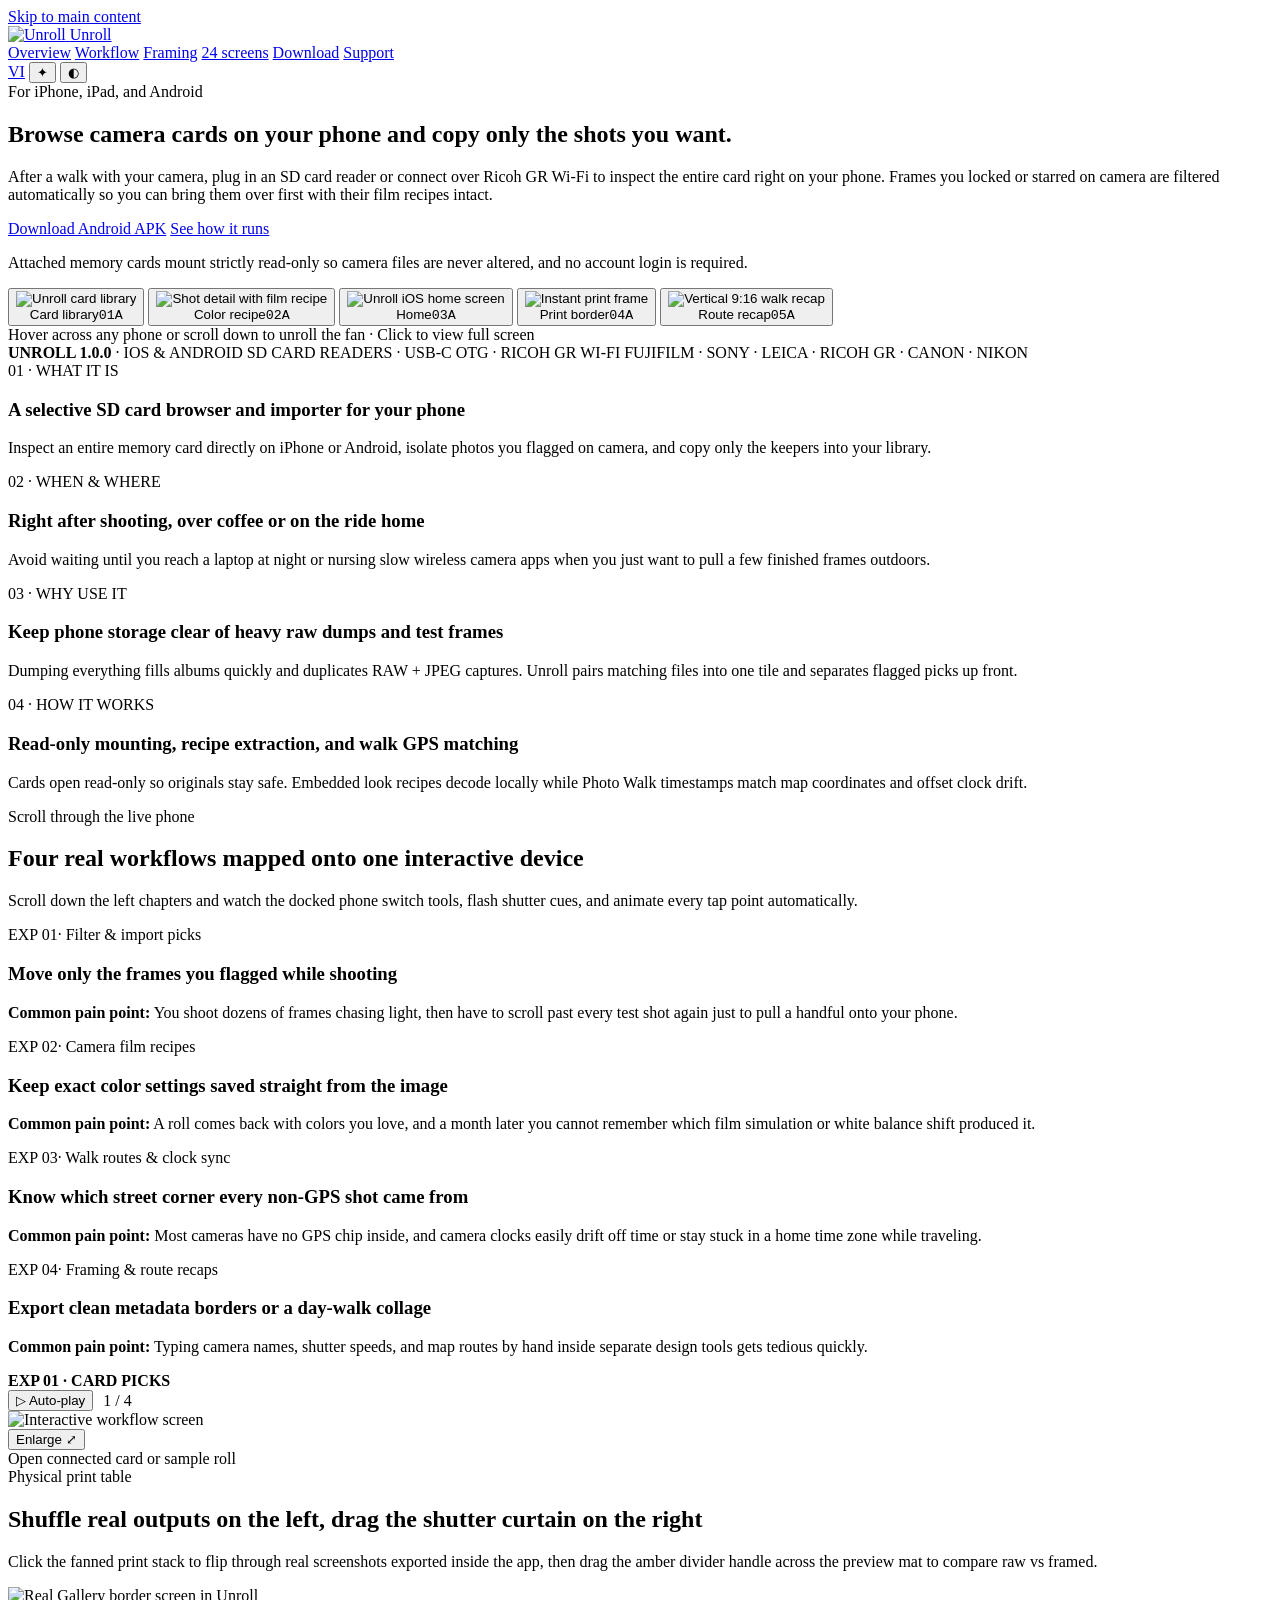
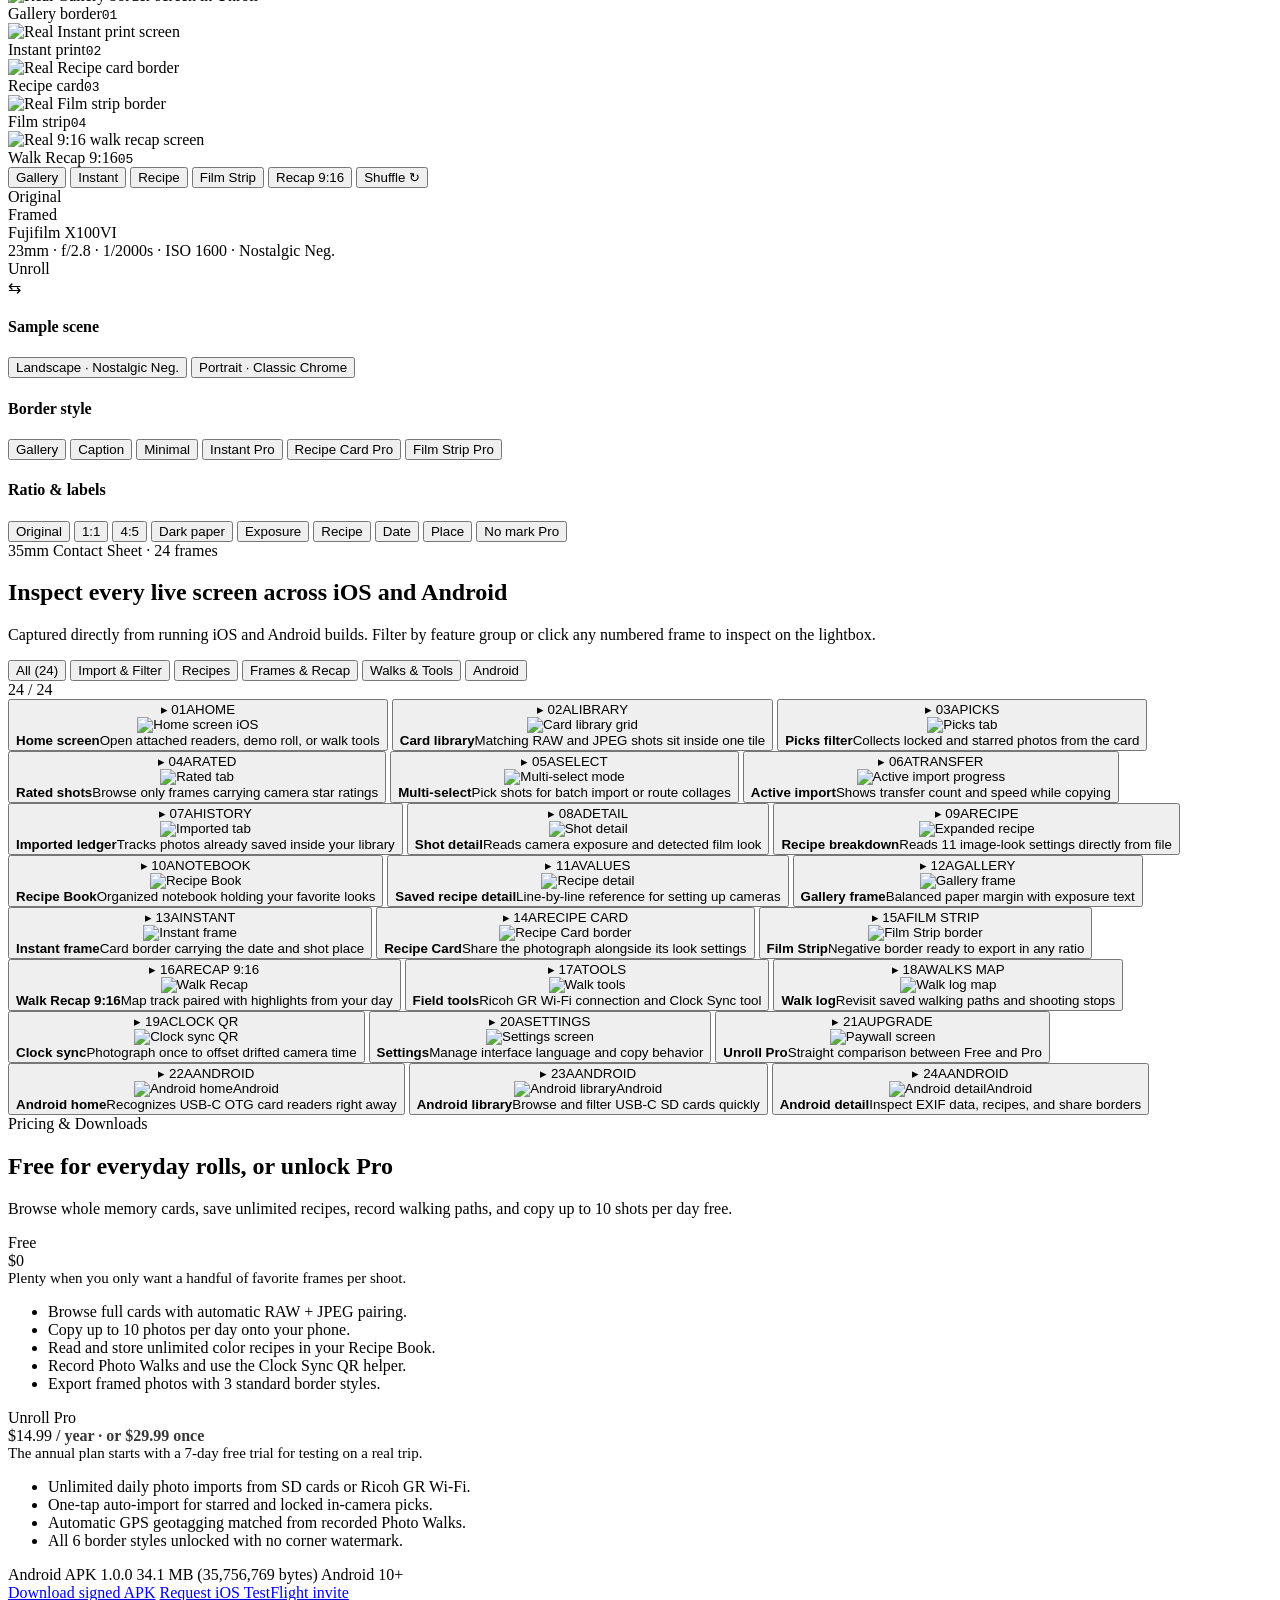
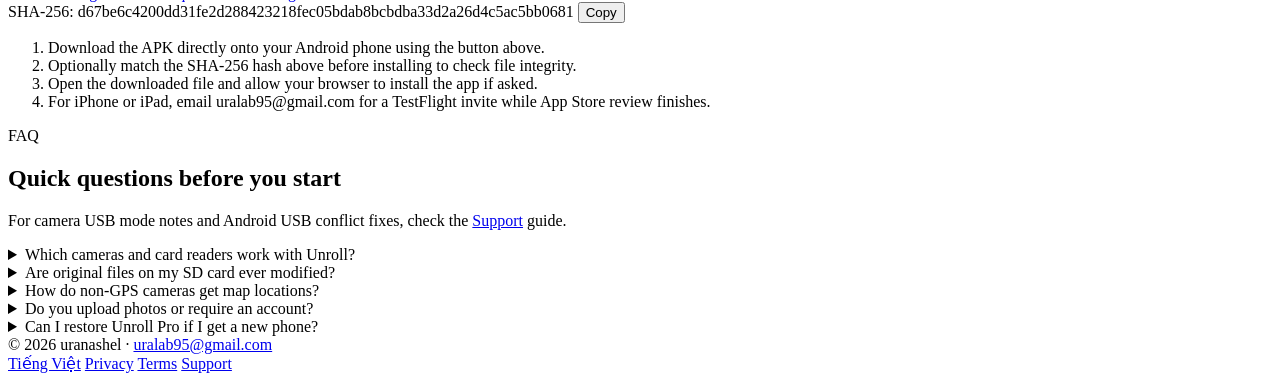
==== site/en/index.html @ aab26557 "Add Unroll landing site and VPS deploy script Static VI/EN landing at unroll.uranashel.com with lega" ====
<!doctype html>
<html lang="en">
<head>
  <meta charset="utf-8">
  <meta name="viewport" content="width=device-width, initial-scale=1, viewport-fit=cover">
  <title>Unroll - Browse camera cards on your phone and copy only the shots you want</title>
  <meta name="description" content="Plug in an SD reader or join Ricoh GR Wi-Fi to inspect your camera roll on your phone, filter marked picks, read film recipes, geotag from walks, and frame shots for sharing.">
  <meta property="og:title" content="Unroll - Browse camera cards on your phone">
  <meta property="og:description" content="Copy only marked camera picks onto your phone, keep original recipes, geotag walks, and export clean borders.">
  <meta property="og:type" content="website">
  <meta property="og:url" content="https://unroll.uranashel.com/en/">
  <meta property="og:image" content="https://unroll.uranashel.com/assets/og.png">
  <meta name="theme-color" content="#0b0b0a">
  <link rel="canonical" href="https://unroll.uranashel.com/en/">
  <link rel="alternate" hreflang="vi" href="https://unroll.uranashel.com/">
  <link rel="alternate" hreflang="en" href="https://unroll.uranashel.com/en/">
  <link rel="alternate" hreflang="x-default" href="https://unroll.uranashel.com/">
  <link rel="icon" href="/assets/favicon.png">
  <link rel="apple-touch-icon" href="/assets/apple-touch-icon.png">
  <link rel="stylesheet" href="/assets/site.css?v=20261116b">
</head>
<body>
  <div class="scroll-progress" aria-hidden="true"></div>
  <a class="skip" href="#main">Skip to main content</a>

  <div class="darkroom-opener">
    <header class="wrap top">
      <a class="brand" href="/en/">
        <img src="/assets/icon.png" alt="Unroll" width="34" height="34">
        <span>Unroll</span>
      </a>
      <div class="top-right">
        <nav class="nav" aria-label="Primary navigation">
          <a href="#overview">Overview</a>
          <a href="#use-cases">Workflow</a>
          <a href="#framing">Framing</a>
          <a href="#screens">24 screens</a>
          <a href="#download">Download</a>
          <a href="/en/support">Support</a>
        </nav>
        <a class="pill-ctrl" href="/" lang="vi" title="Tiếng Việt">VI</a>
        <button class="pill-ctrl" type="button" data-motion-toggle data-on-label="✦" data-off-label="⏸" aria-label="Toggle motion effects" aria-pressed="false">✦</button>
        <button class="pill-ctrl" type="button" data-theme-toggle aria-label="Toggle light or dark theme" aria-pressed="false">◐</button>
      </div>
    </header>

    <section class="wrap dark-hero">
      <div class="status-chip"><span class="status-dot" aria-hidden="true"></span><span>For iPhone, iPad, and Android</span></div>
      <h1>Browse camera cards on your phone and copy only the shots you want.</h1>
      <p class="lede">After a walk with your camera, plug in an SD card reader or connect over Ricoh GR Wi-Fi to inspect the entire card right on your phone. Frames you locked or starred on camera are filtered automatically so you can bring them over first with their film recipes intact.</p>
      <div class="hero-cta">
        <a class="btn btn-primary" href="/download/Unroll-1.0.0-android-preview.apk" download>Download Android APK</a>
        <a class="btn btn-secondary" href="#use-cases">See how it runs</a>
      </div>
      <p class="dark-note">Attached memory cards mount strictly read-only so camera files are never altered, and no account login is required.</p>

      <div class="unroll-stage" id="unroll-stage">
        <div class="unroll-fan">
          <button class="fan-card" type="button" data-slot="-2" data-screen="/assets/screens/ios-library.webp" data-title="Card library" data-caption="Matching RAW and JPEG shots collapse into a single tile so browsing your roll stays uncluttered.">
            <div class="fan-screen"><img src="/assets/screens/ios-library.webp" alt="Unroll card library"></div>
            <div class="fan-foot"><span>Card library</span><code>01A</code></div>
          </button>
          <button class="fan-card" type="button" data-slot="-1" data-screen="/assets/screens/ios-detail.webp" data-title="Film recipe view" data-caption="Open any frame to inspect exposure telemetry alongside its decoded film look recipe.">
            <div class="fan-screen"><img src="/assets/screens/ios-detail.webp" alt="Shot detail with film recipe"></div>
            <div class="fan-foot"><span>Color recipe</span><code>02A</code></div>
          </button>
          <button class="fan-card" type="button" data-slot="0" data-screen="/assets/screens/ios-home.webp" data-title="Home screen" data-caption="Detects attached card readers right away and provides a built-in demo roll to explore immediately.">
            <div class="fan-screen"><img src="/assets/screens/ios-home.webp" alt="Unroll iOS home screen"></div>
            <div class="fan-foot"><span>Home</span><code>03A</code></div>
          </button>
          <button class="fan-card" type="button" data-slot="1" data-screen="/assets/screens/ios-frame-instant.webp" data-title="Print borders" data-caption="Frame photos with camera body, shutter, aperture, date, and shooting spot in seconds.">
            <div class="fan-screen"><img src="/assets/screens/ios-frame-instant.webp" alt="Instant print frame"></div>
            <div class="fan-foot"><span>Print border</span><code>04A</code></div>
          </button>
          <button class="fan-card" type="button" data-slot="2" data-screen="/assets/screens/ios-recap.webp" data-title="Walk recap 9:16" data-caption="Combines selected highlights with your recorded walking map into a vertical shareable layout.">
            <div class="fan-screen"><img src="/assets/screens/ios-recap.webp" alt="Vertical 9:16 walk recap"></div>
            <div class="fan-foot"><span>Route recap</span><code>05A</code></div>
          </button>
        </div>
        <div class="unroll-caption" id="unroll-caption">Hover across any phone or scroll down to unroll the fan · Click to view full screen</div>
      </div>
    </section>

    <div class="rebate-strip">
      <div class="sprockets moving" aria-hidden="true"></div>
      <div class="wrap rebate-row">
        <span><strong>UNROLL 1.0.0</strong> · IOS &amp; ANDROID</span>
        <span>SD CARD READERS · USB-C OTG · RICOH GR WI-FI</span>
        <span>FUJIFILM · SONY · LEICA · RICOH GR · CANON · NIKON</span>
      </div>
      <div class="sprockets moving" aria-hidden="true"></div>
    </div>
  </div>

  <main id="main">
    <section class="spec-ledger" id="overview">
      <div class="wrap spec-grid" data-reveal>
        <div class="spec-cell">
          <span class="spec-num">01 · WHAT IT IS</span>
          <h3>A selective SD card browser and importer for your phone</h3>
          <p>Inspect an entire memory card directly on iPhone or Android, isolate photos you flagged on camera, and copy only the keepers into your library.</p>
        </div>
        <div class="spec-cell">
          <span class="spec-num">02 · WHEN &amp; WHERE</span>
          <h3>Right after shooting, over coffee or on the ride home</h3>
          <p>Avoid waiting until you reach a laptop at night or nursing slow wireless camera apps when you just want to pull a few finished frames outdoors.</p>
        </div>
        <div class="spec-cell">
          <span class="spec-num">03 · WHY USE IT</span>
          <h3>Keep phone storage clear of heavy raw dumps and test frames</h3>
          <p>Dumping everything fills albums quickly and duplicates RAW + JPEG captures. Unroll pairs matching files into one tile and separates flagged picks up front.</p>
        </div>
        <div class="spec-cell">
          <span class="spec-num">04 · HOW IT WORKS</span>
          <h3>Read-only mounting, recipe extraction, and walk GPS matching</h3>
          <p>Cards open read-only so originals stay safe. Embedded look recipes decode locally while Photo Walk timestamps match map coordinates and offset clock drift.</p>
        </div>
      </div>
    </section>

    <section class="wrap sec" id="use-cases">
      <div class="sec-head" data-reveal>
        <span class="caps">Scroll through the live phone</span>
        <h2>Four real workflows mapped onto one interactive device</h2>
        <p>Scroll down the left chapters and watch the docked phone switch tools, flash shutter cues, and animate every tap point automatically.</p>
      </div>

      <div class="scroll-story">
        <div class="story-chapters">
          <article class="story-chapter is-active" data-chapter="0">
            <div class="chap-num"><span>EXP 01</span><span>· Filter &amp; import picks</span></div>
            <h3>Move only the frames you flagged while shooting</h3>
            <p class="chap-pain"><strong>Common pain point:</strong> You shoot dozens of frames chasing light, then have to scroll past every test shot again just to pull a handful onto your phone.</p>
            <div class="chap-steps" data-chap-steps></div>
            <div class="chap-mobile-shots" data-chap-mobile></div>
          </article>

          <article class="story-chapter" data-chapter="1">
            <div class="chap-num"><span>EXP 02</span><span>· Camera film recipes</span></div>
            <h3>Keep exact color settings saved straight from the image</h3>
            <p class="chap-pain"><strong>Common pain point:</strong> A roll comes back with colors you love, and a month later you cannot remember which film simulation or white balance shift produced it.</p>
            <div class="chap-steps" data-chap-steps></div>
            <div class="chap-mobile-shots" data-chap-mobile></div>
          </article>

          <article class="story-chapter" data-chapter="2">
            <div class="chap-num"><span>EXP 03</span><span>· Walk routes &amp; clock sync</span></div>
            <h3>Know which street corner every non-GPS shot came from</h3>
            <p class="chap-pain"><strong>Common pain point:</strong> Most cameras have no GPS chip inside, and camera clocks easily drift off time or stay stuck in a home time zone while traveling.</p>
            <div class="chap-steps" data-chap-steps></div>
            <div class="chap-mobile-shots" data-chap-mobile></div>
          </article>

          <article class="story-chapter" data-chapter="3">
            <div class="chap-num"><span>EXP 04</span><span>· Framing &amp; route recaps</span></div>
            <h3>Export clean metadata borders or a day-walk collage</h3>
            <p class="chap-pain"><strong>Common pain point:</strong> Typing camera names, shutter speeds, and map routes by hand inside separate design tools gets tedious quickly.</p>
            <div class="chap-steps" data-chap-steps></div>
            <div class="chap-mobile-shots" data-chap-mobile></div>
          </article>
        </div>

        <aside class="story-stage-col" aria-label="Interactive sticky app preview">
          <div class="story-console" id="sticky-console" data-play-label="Auto-play" data-stop-label="Pause">
            <div class="console-top">
              <strong id="console-badge">EXP 01 · CARD PICKS</strong>
              <div style="display:flex;align-items:center;gap:10px">
                <button class="console-play" type="button" id="console-play" aria-pressed="false">▷ Auto-play</button>
                <span class="num" id="console-counter">1 / 4</span>
              </div>
            </div>

            <div class="console-stage">
              <div class="loupe-tag t-left" id="callout-left"></div>
              <div class="loupe-tag t-right" id="callout-right"></div>
              <div class="phone-bezel">
                <div class="phone-screen" id="console-frame">
                  <img id="console-img" src="/assets/screens/ios-home.webp" alt="Interactive workflow screen" width="720" height="1565">
                  <div class="shutter-flash" id="console-shutter" aria-hidden="true"></div>
                  <div class="j-hotspot" id="console-hotspot" aria-hidden="true"></div>
                  <div class="tap-finger" id="console-tap" aria-hidden="true"></div>
                  <button class="phone-zoom-btn" type="button" id="console-zoom">Enlarge ⤢</button>
                </div>
              </div>
            </div>

            <div class="console-thumbs" id="console-thumbs"></div>
            <div class="console-hint" id="console-hint">Open connected card or sample roll</div>
          </div>
        </aside>
      </div>
    </section>

    <section class="wrap sec" id="framing">
      <div class="sec-head" data-reveal>
        <span class="caps">Physical print table</span>
        <h2>Shuffle real outputs on the left, drag the shutter curtain on the right</h2>
        <p>Click the fanned print stack to flip through real screenshots exported inside the app, then drag the amber divider handle across the preview mat to compare raw vs framed.</p>
      </div>

      <div class="print-desk" data-reveal>
        <div class="deck-stage">
          <div class="print-stack" id="print-stack" title="Click to shuffle to the next print">
            <div class="print-card" data-order="0">
              <img src="/assets/screens/ios-frame.webp" alt="Real Gallery border screen in Unroll">
              <div class="print-card-cap"><span>Gallery border</span><code>01</code></div>
            </div>
            <div class="print-card" data-order="1">
              <img src="/assets/screens/ios-frame-instant.webp" alt="Real Instant print screen">
              <div class="print-card-cap"><span>Instant print</span><code>02</code></div>
            </div>
            <div class="print-card" data-order="2">
              <img src="/assets/screens/ios-frame-recipe.webp" alt="Real Recipe card border">
              <div class="print-card-cap"><span>Recipe card</span><code>03</code></div>
            </div>
            <div class="print-card" data-order="3">
              <img src="/assets/screens/ios-frame-film.webp" alt="Real Film strip border">
              <div class="print-card-cap"><span>Film strip</span><code>04</code></div>
            </div>
            <div class="print-card" data-order="4">
              <img src="/assets/screens/ios-recap.webp" alt="Real 9:16 walk recap screen">
              <div class="print-card-cap"><span>Walk Recap 9:16</span><code>05</code></div>
            </div>
          </div>
          <div class="deck-controls">
            <button type="button" class="chip-btn" aria-pressed="true" data-deck-select="0">Gallery</button>
            <button type="button" class="chip-btn" aria-pressed="false" data-deck-select="1">Instant</button>
            <button type="button" class="chip-btn" aria-pressed="false" data-deck-select="2">Recipe</button>
            <button type="button" class="chip-btn" aria-pressed="false" data-deck-select="3">Film Strip</button>
            <button type="button" class="chip-btn" aria-pressed="false" data-deck-select="4">Recap 9:16</button>
            <button type="button" class="chip-btn" id="deck-next">Shuffle ↻</button>
          </div>
        </div>

        <div class="wipe-bench">
          <div class="wipe-stage" id="wipe-stage">
            <div class="wipe-compare">
              <div class="frame-canvas is-raw-layer" aria-hidden="true">
                <div class="frame-photo" id="frame-photo-raw" data-scene="land"></div>
                <span class="wipe-tag is-raw">Original</span>
              </div>
              <div class="wipe-layer wipe-framed">
                <span class="wipe-tag is-framed">Framed</span>
                <div class="frame-canvas" id="frame-canvas" data-style="gallery" data-ratio="fit" data-dark="false">
                  <div class="frame-photo" id="frame-photo" data-scene="land"></div>
                  <div class="frame-meta">
                    <div class="frame-camera" id="frame-cam">Fujifilm X100VI</div>
                    <div class="frame-sub" id="frame-sub">23mm · f/2.8 · 1/2000s · ISO 1600 · Nostalgic Neg.</div>
                    <div class="frame-recipe-grid" id="frame-recipe-grid"></div>
                    <div class="frame-mark" id="frame-mark">Unroll</div>
                  </div>
                </div>
              </div>
              <div class="wipe-handle" id="wipe-handle" role="slider" tabindex="0" aria-valuemin="0" aria-valuemax="100" aria-valuenow="58" aria-label="Drag to compare the original photo with the framed one">
                <div class="wipe-knob">⇆</div>
              </div>
            </div>
          </div>

          <div class="studio-controls">
            <div class="ctrl-group">
              <h4>Sample scene</h4>
              <div class="chip-row">
                <button type="button" class="chip-btn" aria-pressed="true" data-f-scene="land">Landscape · Nostalgic Neg.</button>
                <button type="button" class="chip-btn" aria-pressed="false" data-f-scene="port">Portrait · Classic Chrome</button>
              </div>
            </div>
            <div class="ctrl-group">
              <h4>Border style</h4>
              <div class="chip-row">
                <button type="button" class="chip-btn" aria-pressed="true" data-f-style="gallery">Gallery</button>
                <button type="button" class="chip-btn" aria-pressed="false" data-f-style="caption">Caption</button>
                <button type="button" class="chip-btn" aria-pressed="false" data-f-style="minimal">Minimal</button>
                <button type="button" class="chip-btn" aria-pressed="false" data-f-style="polaroid">Instant <span class="pro-tag">Pro</span></button>
                <button type="button" class="chip-btn" aria-pressed="false" data-f-style="recipe">Recipe Card <span class="pro-tag">Pro</span></button>
                <button type="button" class="chip-btn" aria-pressed="false" data-f-style="film">Film Strip <span class="pro-tag">Pro</span></button>
              </div>
            </div>
            <div class="ctrl-group">
              <h4>Ratio &amp; labels</h4>
              <div class="chip-row">
                <button type="button" class="chip-btn" aria-pressed="true" data-f-ratio="fit">Original</button>
                <button type="button" class="chip-btn" aria-pressed="false" data-f-ratio="1:1">1:1</button>
                <button type="button" class="chip-btn" aria-pressed="false" data-f-ratio="4:5">4:5</button>
                <button type="button" class="chip-btn" aria-pressed="false" data-f-toggle="dark">Dark paper</button>
                <button type="button" class="chip-btn" aria-pressed="true" data-f-toggle="exposure">Exposure</button>
                <button type="button" class="chip-btn" aria-pressed="true" data-f-toggle="recipe">Recipe</button>
                <button type="button" class="chip-btn" aria-pressed="false" data-f-toggle="date">Date</button>
                <button type="button" class="chip-btn" aria-pressed="false" data-f-toggle="place">Place</button>
                <button type="button" class="chip-btn" aria-pressed="false" data-f-toggle="clean">No mark <span class="pro-tag">Pro</span></button>
              </div>
            </div>
          </div>
        </div>
      </div>
    </section>

    <section class="contact-sheet" id="screens">
      <div class="wrap">
        <div class="sec-head" data-reveal>
          <span class="caps">35mm Contact Sheet · 24 frames</span>
          <h2>Inspect every live screen across iOS and Android</h2>
          <p>Captured directly from running iOS and Android builds. Filter by feature group or click any numbered frame to inspect on the lightbox.</p>
        </div>

        <div class="gallery-controls" data-reveal>
          <div class="gallery-filters" role="group" aria-label="Filter screens">
            <button class="chip-btn" type="button" aria-pressed="true" data-gallery-filter="all">All (24)</button>
            <button class="chip-btn" type="button" aria-pressed="false" data-gallery-filter="import">Import &amp; Filter</button>
            <button class="chip-btn" type="button" aria-pressed="false" data-gallery-filter="recipe">Recipes</button>
            <button class="chip-btn" type="button" aria-pressed="false" data-gallery-filter="frame">Frames &amp; Recap</button>
            <button class="chip-btn" type="button" aria-pressed="false" data-gallery-filter="tools">Walks &amp; Tools</button>
            <button class="chip-btn" type="button" aria-pressed="false" data-gallery-filter="android">Android</button>
          </div>
          <span class="gallery-count" id="gallery-count">24 / 24</span>
        </div>

        <div class="sheet-grid" data-reveal>
          <button class="gallery-item" type="button" data-cat="import" data-lightbox-src="/assets/screens/ios-home.webp" data-title="Home screen (iOS)" data-caption="Connect an SD card reader, preview the built-in sample roll, or start tracking a walk.">
            <div class="frame-rebate"><span>▸ 01A</span><span>HOME</span></div>
            <div class="gallery-thumb"><img src="/assets/screens/ios-home.webp" alt="Home screen iOS" loading="lazy"></div>
            <div class="gallery-meta"><strong>Home screen</strong><span>Open attached readers, demo roll, or walk tools</span></div>
          </button>

          <button class="gallery-item" type="button" data-cat="import" data-lightbox-src="/assets/screens/ios-library.webp" data-title="Full card library" data-caption="Pairs matching RAW and JPEG captures into one tile so your grid is never cluttered.">
            <div class="frame-rebate"><span>▸ 02A</span><span>LIBRARY</span></div>
            <div class="gallery-thumb"><img src="/assets/screens/ios-library.webp" alt="Card library grid" loading="lazy"></div>
            <div class="gallery-meta"><strong>Card library</strong><span>Matching RAW and JPEG shots sit inside one tile</span></div>
          </button>

          <button class="gallery-item" type="button" data-cat="import" data-lightbox-src="/assets/screens/ios-picks.webp" data-title="Picks filter tab" data-caption="Displays every frame you locked or rated in-camera so you can copy them together.">
            <div class="frame-rebate"><span>▸ 03A</span><span>PICKS</span></div>
            <div class="gallery-thumb"><img src="/assets/screens/ios-picks.webp" alt="Picks tab" loading="lazy"></div>
            <div class="gallery-meta"><strong>Picks filter</strong><span>Collects locked and starred photos from the card</span></div>
          </button>

          <button class="gallery-item" type="button" data-cat="import" data-lightbox-src="/assets/screens/ios-rated.webp" data-title="Rated filter tab" data-caption="Isolates frames by star rating recorded by cameras like Fujifilm, Sony, or Ricoh GR.">
            <div class="frame-rebate"><span>▸ 04A</span><span>RATED</span></div>
            <div class="gallery-thumb"><img src="/assets/screens/ios-rated.webp" alt="Rated tab" loading="lazy"></div>
            <div class="gallery-meta"><strong>Rated shots</strong><span>Browse only frames carrying camera star ratings</span></div>
          </button>

          <button class="gallery-item" type="button" data-cat="import" data-lightbox-src="/assets/screens/ios-select.webp" data-title="Multi-select bar" data-caption="Choose a set of shots either to save to Photos or to build a walking recap collage.">
            <div class="frame-rebate"><span>▸ 05A</span><span>SELECT</span></div>
            <div class="gallery-thumb"><img src="/assets/screens/ios-select.webp" alt="Multi-select mode" loading="lazy"></div>
            <div class="gallery-meta"><strong>Multi-select</strong><span>Pick shots for batch import or route collages</span></div>
          </button>

          <button class="gallery-item" type="button" data-cat="import" data-lightbox-src="/assets/screens/ios-importing.webp" data-title="Live transfer progress" data-caption="Tracks how many files are transferring into Apple Photos along the lower edge.">
            <div class="frame-rebate"><span>▸ 06A</span><span>TRANSFER</span></div>
            <div class="gallery-thumb"><img src="/assets/screens/ios-importing.webp" alt="Active import progress" loading="lazy"></div>
            <div class="gallery-meta"><strong>Active import</strong><span>Shows transfer count and speed while copying</span></div>
          </button>

          <button class="gallery-item" type="button" data-cat="import" data-lightbox-src="/assets/screens/ios-imported.webp" data-title="Imported ledger" data-caption="Remembers photos already copied onto your device so future imports skip duplicates.">
            <div class="frame-rebate"><span>▸ 07A</span><span>HISTORY</span></div>
            <div class="gallery-thumb"><img src="/assets/screens/ios-imported.webp" alt="Imported tab" loading="lazy"></div>
            <div class="gallery-meta"><strong>Imported ledger</strong><span>Tracks photos already saved inside your library</span></div>
          </button>

          <button class="gallery-item" type="button" data-cat="recipe" data-lightbox-src="/assets/screens/ios-detail.webp" data-title="Shot detail view" data-caption="Shows focal length, aperture, shutter speed, ISO, and the film look summary.">
            <div class="frame-rebate"><span>▸ 08A</span><span>DETAIL</span></div>
            <div class="gallery-thumb"><img src="/assets/screens/ios-detail.webp" alt="Shot detail" loading="lazy"></div>
            <div class="gallery-meta"><strong>Shot detail</strong><span>Reads camera exposure and detected film look</span></div>
          </button>

          <button class="gallery-item" type="button" data-cat="recipe" data-lightbox-src="/assets/screens/ios-recipe.webp" data-title="Expanded color recipe" data-caption="Lists all 11 settings extracted from the file including grain, chrome, highlights, and white balance.">
            <div class="frame-rebate"><span>▸ 09A</span><span>RECIPE</span></div>
            <div class="gallery-thumb"><img src="/assets/screens/ios-recipe.webp" alt="Expanded recipe" loading="lazy"></div>
            <div class="gallery-meta"><strong>Recipe breakdown</strong><span>Reads 11 image-look settings directly from file</span></div>
          </button>

          <button class="gallery-item" type="button" data-cat="recipe" data-lightbox-src="/assets/screens/ios-recipes-book.webp" data-title="Recipe Book" data-caption="Stores your preferred film recipes in one notebook rather than buried in old folders.">
            <div class="frame-rebate"><span>▸ 10A</span><span>NOTEBOOK</span></div>
            <div class="gallery-thumb"><img src="/assets/screens/ios-recipes-book.webp" alt="Recipe Book" loading="lazy"></div>
            <div class="gallery-meta"><strong>Recipe Book</strong><span>Organized notebook holding your favorite looks</span></div>
          </button>

          <button class="gallery-item" type="button" data-cat="recipe" data-lightbox-src="/assets/screens/ios-recipe-detail.webp" data-title="Saved recipe values" data-caption="Clear line-by-line settings table ready to enter into custom camera slots.">
            <div class="frame-rebate"><span>▸ 11A</span><span>VALUES</span></div>
            <div class="gallery-thumb"><img src="/assets/screens/ios-recipe-detail.webp" alt="Recipe detail" loading="lazy"></div>
            <div class="gallery-meta"><strong>Saved recipe detail</strong><span>Line-by-line reference for setting up cameras</span></div>
          </button>

          <button class="gallery-item" type="button" data-cat="frame" data-lightbox-src="/assets/screens/ios-frame.webp" data-title="Gallery paper border" data-caption="Wide white margin paired with your camera body, lens, and exposure details underneath.">
            <div class="frame-rebate"><span>▸ 12A</span><span>GALLERY</span></div>
            <div class="gallery-thumb"><img src="/assets/screens/ios-frame.webp" alt="Gallery frame" loading="lazy"></div>
            <div class="gallery-meta"><strong>Gallery frame</strong><span>Balanced paper margin with exposure text</span></div>
          </button>

          <button class="gallery-item" type="button" data-cat="frame" data-lightbox-src="/assets/screens/ios-frame-instant.webp" data-title="Instant print frame" data-caption="Square instant-print look with space along the bottom edge for shooting date and place.">
            <div class="frame-rebate"><span>▸ 13A</span><span>INSTANT</span></div>
            <div class="gallery-thumb"><img src="/assets/screens/ios-frame-instant.webp" alt="Instant frame" loading="lazy"></div>
            <div class="gallery-meta"><strong>Instant frame</strong><span>Card border carrying the date and shot place</span></div>
          </button>

          <button class="gallery-item" type="button" data-cat="frame" data-lightbox-src="/assets/screens/ios-frame-recipe.webp" data-title="Recipe Card border" data-caption="Places the finished photograph above its film recipe settings for clean social sharing.">
            <div class="frame-rebate"><span>▸ 14A</span><span>RECIPE CARD</span></div>
            <div class="gallery-thumb"><img src="/assets/screens/ios-frame-recipe.webp" alt="Recipe Card border" loading="lazy"></div>
            <div class="gallery-meta"><strong>Recipe Card</strong><span>Share the photograph alongside its look settings</span></div>
          </button>

          <button class="gallery-item" type="button" data-cat="frame" data-lightbox-src="/assets/screens/ios-frame-film.webp" data-title="Film Strip border" data-caption="Dark perforated negative frame ready to save to Photos in several aspect ratios.">
            <div class="frame-rebate"><span>▸ 15A</span><span>FILM STRIP</span></div>
            <div class="gallery-thumb"><img src="/assets/screens/ios-frame-film.webp" alt="Film Strip border" loading="lazy"></div>
            <div class="gallery-meta"><strong>Film Strip</strong><span>Negative border ready to export in any ratio</span></div>
          </button>

          <button class="gallery-item" type="button" data-cat="frame" data-lightbox-src="/assets/screens/ios-recap.webp" data-title="Walk Recap 9:16" data-caption="Combines your walking map and selected shots into a vertical layout ready for stories.">
            <div class="frame-rebate"><span>▸ 16A</span><span>RECAP 9:16</span></div>
            <div class="gallery-thumb"><img src="/assets/screens/ios-recap.webp" alt="Walk Recap" loading="lazy"></div>
            <div class="gallery-meta"><strong>Walk Recap 9:16</strong><span>Map track paired with highlights from your day</span></div>
          </button>

          <button class="gallery-item" type="button" data-cat="tools" data-lightbox-src="/assets/screens/ios-walk-tools.webp" data-title="Field tools & Ricoh GR" data-caption="Connect directly to a Ricoh GR camera over local Wi-Fi or launch the Clock Sync QR helper.">
            <div class="frame-rebate"><span>▸ 17A</span><span>TOOLS</span></div>
            <div class="gallery-thumb"><img src="/assets/screens/ios-walk-tools.webp" alt="Walk tools" loading="lazy"></div>
            <div class="gallery-meta"><strong>Field tools</strong><span>Ricoh GR Wi-Fi connection and Clock Sync tool</span></div>
          </button>

          <button class="gallery-item" type="button" data-cat="tools" data-lightbox-src="/assets/screens/ios-walks-map.webp" data-title="Walk log and map" data-caption="Records distance, duration, and matched photo spots for every walk locally on your phone.">
            <div class="frame-rebate"><span>▸ 18A</span><span>WALKS MAP</span></div>
            <div class="gallery-thumb"><img src="/assets/screens/ios-walks-map.webp" alt="Walk log map" loading="lazy"></div>
            <div class="gallery-meta"><strong>Walk log</strong><span>Revisit saved walking paths and shooting stops</span></div>
          </button>

          <button class="gallery-item" type="button" data-cat="tools" data-lightbox-src="/assets/screens/ios-clock-sync.webp" data-title="Clock sync QR code" data-caption="Take one frame of this ticking QR clock with your camera so Unroll computes exact time offset.">
            <div class="frame-rebate"><span>▸ 19A</span><span>CLOCK QR</span></div>
            <div class="gallery-thumb"><img src="/assets/screens/ios-clock-sync.webp" alt="Clock sync QR" loading="lazy"></div>
            <div class="gallery-meta"><strong>Clock sync</strong><span>Photograph once to offset drifted camera time</span></div>
          </button>

          <button class="gallery-item" type="button" data-cat="tools" data-lightbox-src="/assets/screens/ios-settings.webp" data-title="App settings" data-caption="Choose interface language, import preferences, and location behavior cleanly.">
            <div class="frame-rebate"><span>▸ 20A</span><span>SETTINGS</span></div>
            <div class="gallery-thumb"><img src="/assets/screens/ios-settings.webp" alt="Settings screen" loading="lazy"></div>
            <div class="gallery-meta"><strong>Settings</strong><span>Manage interface language and copy behavior</span></div>
          </button>

          <button class="gallery-item" type="button" data-cat="tools" data-lightbox-src="/assets/screens/ios-paywall.webp" data-title="Unroll Pro options" data-caption="Shows daily Free allowances next to Pro annual (with 7-day trial) and lifetime unlock.">
            <div class="frame-rebate"><span>▸ 21A</span><span>UPGRADE</span></div>
            <div class="gallery-thumb"><img src="/assets/screens/ios-paywall.webp" alt="Paywall screen" loading="lazy"></div>
            <div class="gallery-meta"><strong>Unroll Pro</strong><span>Straight comparison between Free and Pro</span></div>
          </button>

          <button class="gallery-item" type="button" data-cat="android" data-lightbox-src="/assets/screens/android-home.webp" data-title="Android home screen" data-caption="Recognizes attached USB-C OTG card readers immediately and reads the roll count.">
            <div class="frame-rebate"><span>▸ 22A</span><span>ANDROID</span></div>
            <div class="gallery-thumb is-android"><img src="/assets/screens/android-home.webp" alt="Android home" loading="lazy"><span class="gallery-badge">Android</span></div>
            <div class="gallery-meta"><strong>Android home</strong><span>Recognizes USB-C OTG card readers right away</span></div>
          </button>

          <button class="gallery-item" type="button" data-cat="android" data-lightbox-src="/assets/screens/android-library.webp" data-title="Android card library" data-caption="Scrolls attached cards smoothly with the same Picks, Rated, and Imported tabs.">
            <div class="frame-rebate"><span>▸ 23A</span><span>ANDROID</span></div>
            <div class="gallery-thumb is-android"><img src="/assets/screens/android-library.webp" alt="Android library" loading="lazy"><span class="gallery-badge">Android</span></div>
            <div class="gallery-meta"><strong>Android library</strong><span>Browse and filter USB-C SD cards quickly</span></div>
          </button>

          <button class="gallery-item" type="button" data-cat="android" data-lightbox-src="/assets/screens/android-detail.webp" data-title="Android shot detail" data-caption="Reads EXIF exposure data, camera recipes, and exports framed images directly on Android.">
            <div class="frame-rebate"><span>▸ 24A</span><span>ANDROID</span></div>
            <div class="gallery-thumb is-android"><img src="/assets/screens/android-detail.webp" alt="Android detail" loading="lazy"><span class="gallery-badge">Android</span></div>
            <div class="gallery-meta"><strong>Android detail</strong><span>Inspect EXIF data, recipes, and share borders</span></div>
          </button>
        </div>
      </div>
    </section>

    <section class="wrap sec" id="download">
      <div class="sec-head" data-reveal>
        <span class="caps">Pricing &amp; Downloads</span>
        <h2>Free for everyday rolls, or unlock Pro</h2>
        <p>Browse whole memory cards, save unlimited recipes, record walking paths, and copy up to 10 shots per day free.</p>
      </div>

      <div class="ledger-grid" data-reveal>
        <article class="ledger-col">
          <span class="caps">Free</span>
          <div class="ledger-price">$0</div>
          <p style="margin:0;color:var(--dim);font-size:15px;">Plenty when you only want a handful of favorite frames per shoot.</p>
          <ul class="ledger-list">
            <li>Browse full cards with automatic RAW + JPEG pairing.</li>
            <li>Copy up to 10 photos per day onto your phone.</li>
            <li>Read and store unlimited color recipes in your Recipe Book.</li>
            <li>Record Photo Walks and use the Clock Sync QR helper.</li>
            <li>Export framed photos with 3 standard border styles.</li>
          </ul>
        </article>

        <article class="ledger-col is-pro">
          <span class="caps" style="color:var(--amber)">Unroll Pro</span>
          <div class="ledger-price">$14.99 <span style="font-size:16px;font-weight:700;opacity:0.78;">/ year · or $29.99 once</span></div>
          <p style="margin:0;font-size:15px;">The annual plan starts with a 7-day free trial for testing on a real trip.</p>
          <ul class="ledger-list">
            <li>Unlimited daily photo imports from SD cards or Ricoh GR Wi-Fi.</li>
            <li>One-tap auto-import for starred and locked in-camera picks.</li>
            <li>Automatic GPS geotagging matched from recorded Photo Walks.</li>
            <li>All 6 border styles unlocked with no corner watermark.</li>
          </ul>
        </article>
      </div>

      <div class="apk-bar" data-reveal>
        <div class="dl-meta">
          <span class="meta-tag ok">Android APK 1.0.0</span>
          <span class="meta-tag">34.1 MB (35,756,769 bytes)</span>
          <span class="meta-tag">Android 10+</span>
        </div>
        <div class="hero-cta" style="justify-content:flex-start;margin:0">
          <a class="btn btn-primary" href="/download/Unroll-1.0.0-android-preview.apk" download>Download signed APK</a>
          <a class="btn btn-secondary" href="mailto:uralab95@gmail.com?subject=Unroll%20iOS%20TestFlight">Request iOS TestFlight invite</a>
        </div>
        <div class="sha-box">
          <span id="apk-sha">SHA-256: d67be6c4200dd31fe2d288423218fec05bdab8bcbdba33d2a26d4c5ac5bb0681</span>
          <button class="copy-btn" type="button" data-copy-text="d67be6c4200dd31fe2d288423218fec05bdab8bcbdba33d2a26d4c5ac5bb0681" data-copied-label="Copied">Copy</button>
        </div>
        <ol class="steps-ol">
          <li>Download the APK directly onto your Android phone using the button above.</li>
          <li>Optionally match the SHA-256 hash above before installing to check file integrity.</li>
          <li>Open the downloaded file and allow your browser to install the app if asked.</li>
          <li>For iPhone or iPad, email uralab95@gmail.com for a TestFlight invite while App Store review finishes.</li>
        </ol>
      </div>
    </section>

    <section class="wrap sec" id="faq">
      <div class="sec-head" data-reveal>
        <span class="caps">FAQ</span>
        <h2>Quick questions before you start</h2>
        <p>For camera USB mode notes and Android USB conflict fixes, check the <a href="/en/support">Support</a> guide.</p>
      </div>

      <div class="faq" data-reveal>
        <details>
          <summary>Which cameras and card readers work with Unroll?</summary>
          <p>Unroll supports standard SD and microSD readers over USB-C and Lightning across Fujifilm, Sony, Leica, Ricoh GR, Canon, and Nikon bodies. Ricoh GR cameras also support direct transfer over camera Wi-Fi.</p>
        </details>
        <details>
          <summary>Are original files on my SD card ever modified?</summary>
          <p>No. Memory cards mount strictly read-only, so Unroll only copies your selected photos and never deletes or modifies card originals.</p>
        </details>
        <details>
          <summary>How do non-GPS cameras get map locations?</summary>
          <p>Start a Photo Walk on your phone when heading out. On import, Unroll matches photo timestamps to the route and corrects clock drift if you snapped a Clock Sync QR frame.</p>
        </details>
        <details>
          <summary>Do you upload photos or require an account?</summary>
          <p>No. Browsing cards, reading recipes, matching routes, and framing exports happen directly on your phone. See the full <a href="/en/privacy">Privacy Policy</a>.</p>
        </details>
        <details>
          <summary>Can I restore Unroll Pro if I get a new phone?</summary>
          <p>Yes. Sign in with the same Apple ID or Google Play account on the same OS and tap Restore purchases inside Settings.</p>
        </details>
      </div>
    </section>
  </main>

  <footer class="wrap">
    <span>© 2026 uranashel · <a href="mailto:uralab95@gmail.com">uralab95@gmail.com</a></span>
    <nav aria-label="Footer links">
      <a href="/">Tiếng Việt</a>
      <a href="/en/privacy">Privacy</a>
      <a href="/en/terms">Terms</a>
      <a href="/en/support">Support</a>
    </nav>
  </footer>

  <dialog class="lightbox" id="lightbox" aria-label="Expanded screenshot view">
    <div class="lb-shell">
      <button type="button" class="lb-nav prev" data-lb-prev aria-label="Previous screen">‹</button>
      <div class="lb-stage">
        <div class="lb-top">
          <span class="lb-count" id="lb-count">1 / 24</span>
          <button type="button" class="lb-close" data-lb-close aria-label="Close">Close</button>
        </div>
        <div class="lb-img-wrap">
          <img id="lb-img" src="/assets/screens/ios-home.webp" alt="Expanded Unroll screenshot">
        </div>
        <div class="lb-caption">
          <strong id="lb-title">Home screen</strong>
          <p id="lb-cap"></p>
        </div>
      </div>
      <button type="button" class="lb-nav next" data-lb-next aria-label="Next screen">›</button>
    </div>
  </dialog>

  <script type="application/json" id="usecases-data">
  [
    {
      "badge": "EXP 01 · CARD PICKS",
      "calloutLeft": { "k": "IN-CAMERA PICKS", "v": "Isolated from test shots" },
      "calloutRight": { "k": "RAW + JPEG", "v": "Grouped in one tile" },
      "steps": [
        {
          "title": "Plug in your reader and open the camera roll",
          "detail": "The home screen picks up attached card readers immediately or lets you try the built-in sample roll first.",
          "img": "/assets/screens/ios-home.webp",
          "alt": "Unroll iOS home screen",
          "platform": "ios",
          "hint": "Tap an active card reader or try the built-in demo roll",
          "hotspot": { "left": 8, "top": 50, "width": 84, "height": 8 }
        },
        {
          "title": "Switch directly to the Picks filter",
          "detail": "RAW + JPEG pairs collapse into single tiles, while frames you locked or starred on camera appear under Picks.",
          "img": "/assets/screens/ios-library.webp",
          "alt": "Library with filter tabs",
          "platform": "ios",
          "hint": "Tap Picks along the top filter row to isolate your selections",
          "hotspot": { "left": 18, "top": 20, "width": 17, "height": 5 }
        },
        {
          "title": "Copy all flagged picks with one tap",
          "detail": "Tap Import picks along the lower left edge instead of picking shots over again on your phone.",
          "img": "/assets/screens/ios-picks.webp",
          "alt": "Picks view with Import picks button",
          "platform": "ios",
          "hint": "Tap Import picks in the bottom corner",
          "hotspot": { "left": 5, "top": 89, "width": 44, "height": 7 }
        },
        {
          "title": "Watch live progress and skip duplicates later",
          "detail": "A live progress strip confirms transfers to Photos and marks imported shots cleanly for future card plugs.",
          "img": "/assets/screens/ios-importing.webp",
          "alt": "Live import progress strip",
          "platform": "ios",
          "hint": "Live counter updates as each photo reaches your phone",
          "hotspot": { "left": 5, "top": 78, "width": 90, "height": 11 }
        }
      ]
    },
    {
      "badge": "EXP 02 · FILM RECIPES",
      "calloutLeft": { "k": "FILM LOOK", "v": "Nostalgic Neg. decoded" },
      "calloutRight": { "k": "SETTINGS", "v": "11 parameters preserved" },
      "steps": [
        {
          "title": "Open exposure and color details for a shot",
          "detail": "Below each photo you get focal length, aperture, shutter speed, ISO, and the decoded film look name.",
          "img": "/assets/screens/ios-detail.webp",
          "alt": "Shot detail with recipe bar",
          "platform": "ios",
          "hint": "Tap the Recipe strip below the frame",
          "hotspot": { "left": 4, "top": 79, "width": 92, "height": 6 }
        },
        {
          "title": "Inspect every decoded look parameter",
          "detail": "Expand the recipe card to see all 11 settings including film simulation, grain, shadows, highlights, and white balance shift.",
          "img": "/assets/screens/ios-recipe.webp",
          "alt": "Expanded 11-row recipe panel",
          "platform": "ios",
          "hint": "All look settings read straight from the original photo file",
          "hotspot": { "left": 4, "top": 43, "width": 92, "height": 35 }
        },
        {
          "title": "Keep favorite recipes inside Recipe Book",
          "detail": "Save any look you want to reuse into a clean notebook instead of hunting through old photo folders.",
          "img": "/assets/screens/ios-recipes-book.webp",
          "alt": "Recipe Book screen",
          "platform": "ios",
          "hint": "Open any saved color setup inside your Recipe Book",
          "hotspot": { "left": 4, "top": 15, "width": 92, "height": 12 }
        },
        {
          "title": "Dial exact settings back into your camera",
          "detail": "Every saved entry renders a clean reference sheet whenever you set up a camera custom bank outdoors.",
          "img": "/assets/screens/ios-recipe-detail.webp",
          "alt": "Saved recipe reference sheet",
          "platform": "ios",
          "hint": "Readable value table ready to dial into your camera body",
          "hotspot": { "left": 4, "top": 27, "width": 92, "height": 58 }
        }
      ]
    },
    {
      "badge": "EXP 03 · WALKS & CLOCK SYNC",
      "calloutLeft": { "k": "CLOCK SYNC", "v": "1 frame aligns offset" },
      "calloutRight": { "k": "GEOTAG", "v": "Matched to walk path" },
      "steps": [
        {
          "title": "Start recording your walk before heading out",
          "detail": "Tap the walk control on the home bar so your phone records location coordinates locally as you shoot.",
          "img": "/assets/screens/ios-home.webp",
          "alt": "Walk start control",
          "platform": "ios",
          "hint": "Tap bottom right on the home screen to start a Photo Walk",
          "hotspot": { "left": 74, "top": 88, "width": 16, "height": 8 }
        },
        {
          "title": "Open Clock Sync or Ricoh GR Wi-Fi tools",
          "detail": "From Walk Tools you can link up with a Ricoh GR body over local Wi-Fi or bring up Clock Sync.",
          "img": "/assets/screens/ios-walk-tools.webp",
          "alt": "Walk tools screen",
          "platform": "ios",
          "hint": "Tap Clock sync if your camera clock is off or in another time zone",
          "hotspot": { "left": 51, "top": 33, "width": 45, "height": 12 }
        },
        {
          "title": "Snap one quick frame of the Clock Sync QR",
          "detail": "Photographing the ticking QR code once tells Unroll the exact offset between your camera clock and your phone.",
          "img": "/assets/screens/ios-clock-sync.webp",
          "alt": "Clock sync live QR",
          "platform": "ios",
          "hint": "Take one photo of the QR screen to align timestamps accurately",
          "hotspot": { "left": 16, "top": 26, "width": 68, "height": 37 }
        },
        {
          "title": "Revisit past routes and shot pins on the map",
          "detail": "Every walk track and matched photo stop stays logged privately on your phone after import.",
          "img": "/assets/screens/ios-walks-map.webp",
          "alt": "Walks map log",
          "platform": "ios",
          "hint": "Completed routes and photo locations stay organized locally",
          "hotspot": { "left": 4, "top": 22, "width": 92, "height": 22 }
        }
      ]
    },
    {
      "badge": "EXP 04 · FRAMING & RECAP",
      "calloutLeft": { "k": "6 STYLES", "v": "Gallery to Film Strip" },
      "calloutRight": { "k": "RECAP 9:16", "v": "Route map collage" },
      "steps": [
        {
          "title": "Pick highlights from the day in multi-select",
          "detail": "Tap Select in the library grid, mark a handful of shots you liked, and choose Recap along the bottom bar.",
          "img": "/assets/screens/ios-select.webp",
          "alt": "Multi-select screen with Recap button",
          "platform": "ios",
          "hint": "Select favorite shots and tap Recap along the bottom edge",
          "hotspot": { "left": 42, "top": 89, "width": 23, "height": 7 }
        },
        {
          "title": "Build a vertical route map + photo recap",
          "detail": "Unroll lays out your walking path alongside your selected photographs in a clean 9:16 card.",
          "img": "/assets/screens/ios-recap.webp",
          "alt": "Vertical Recap card",
          "platform": "ios",
          "hint": "Map route and selected photographs composed into a 9:16 card",
          "hotspot": { "left": 16, "top": 16, "width": 68, "height": 52 }
        },
        {
          "title": "Switch between paper borders and recipe cards",
          "detail": "Try Gallery, Instant, Recipe Card, or Film Strip templates on any single photo using the style strip.",
          "img": "/assets/screens/ios-frame-recipe.webp",
          "alt": "Frame style selector",
          "platform": "ios",
          "hint": "Pick any frame style along the selector row below",
          "hotspot": { "left": 3, "top": 80, "width": 94, "height": 5 }
        },
        {
          "title": "Save full-resolution framed output to Photos",
          "detail": "Once ratio and metadata match what you want, tap Save in the upper corner to export cleanly.",
          "img": "/assets/screens/ios-frame-film.webp",
          "alt": "Film strip frame with Save button",
          "platform": "ios",
          "hint": "Tap Save in the upper right corner to export",
          "hotspot": { "left": 68, "top": 7, "width": 28, "height": 5 }
        }
      ]
    }
  ]
  </script>

  <script src="/assets/app.js?v=20261116b" defer></script>
</body>
</html>
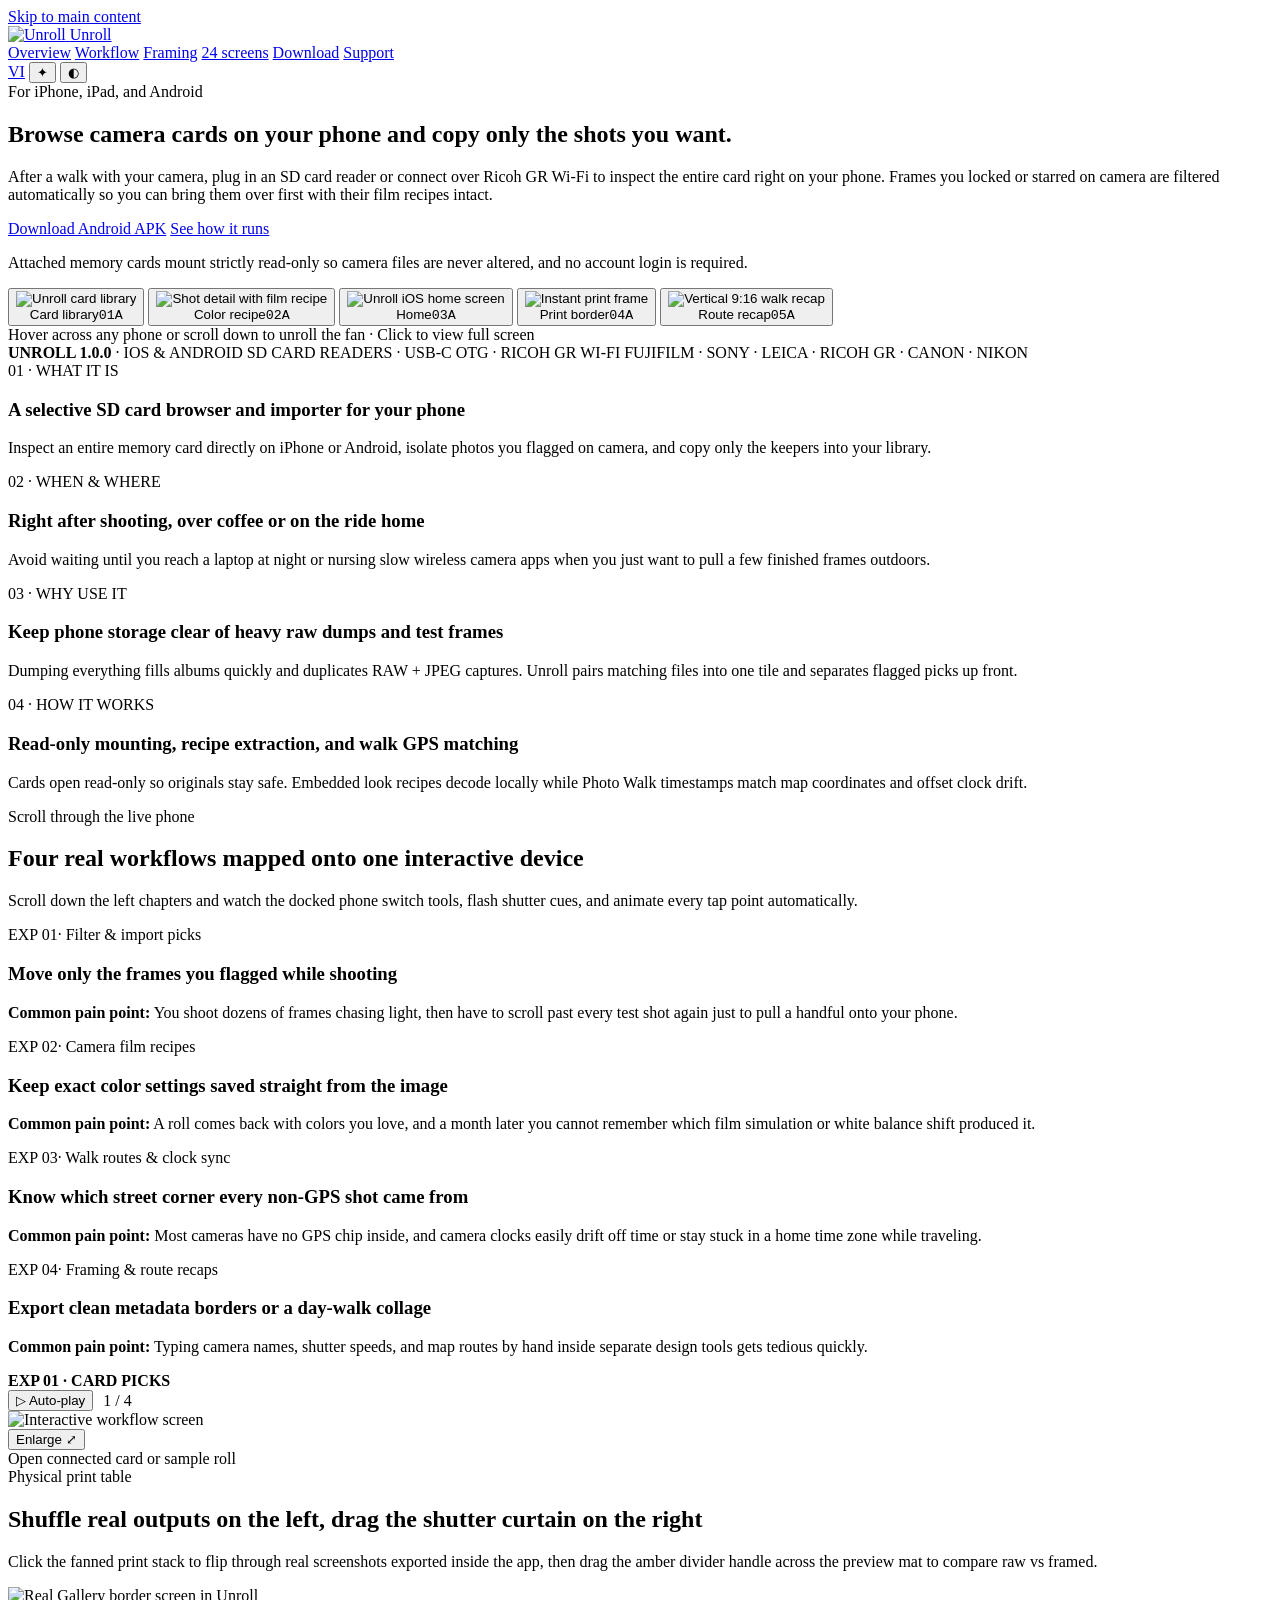
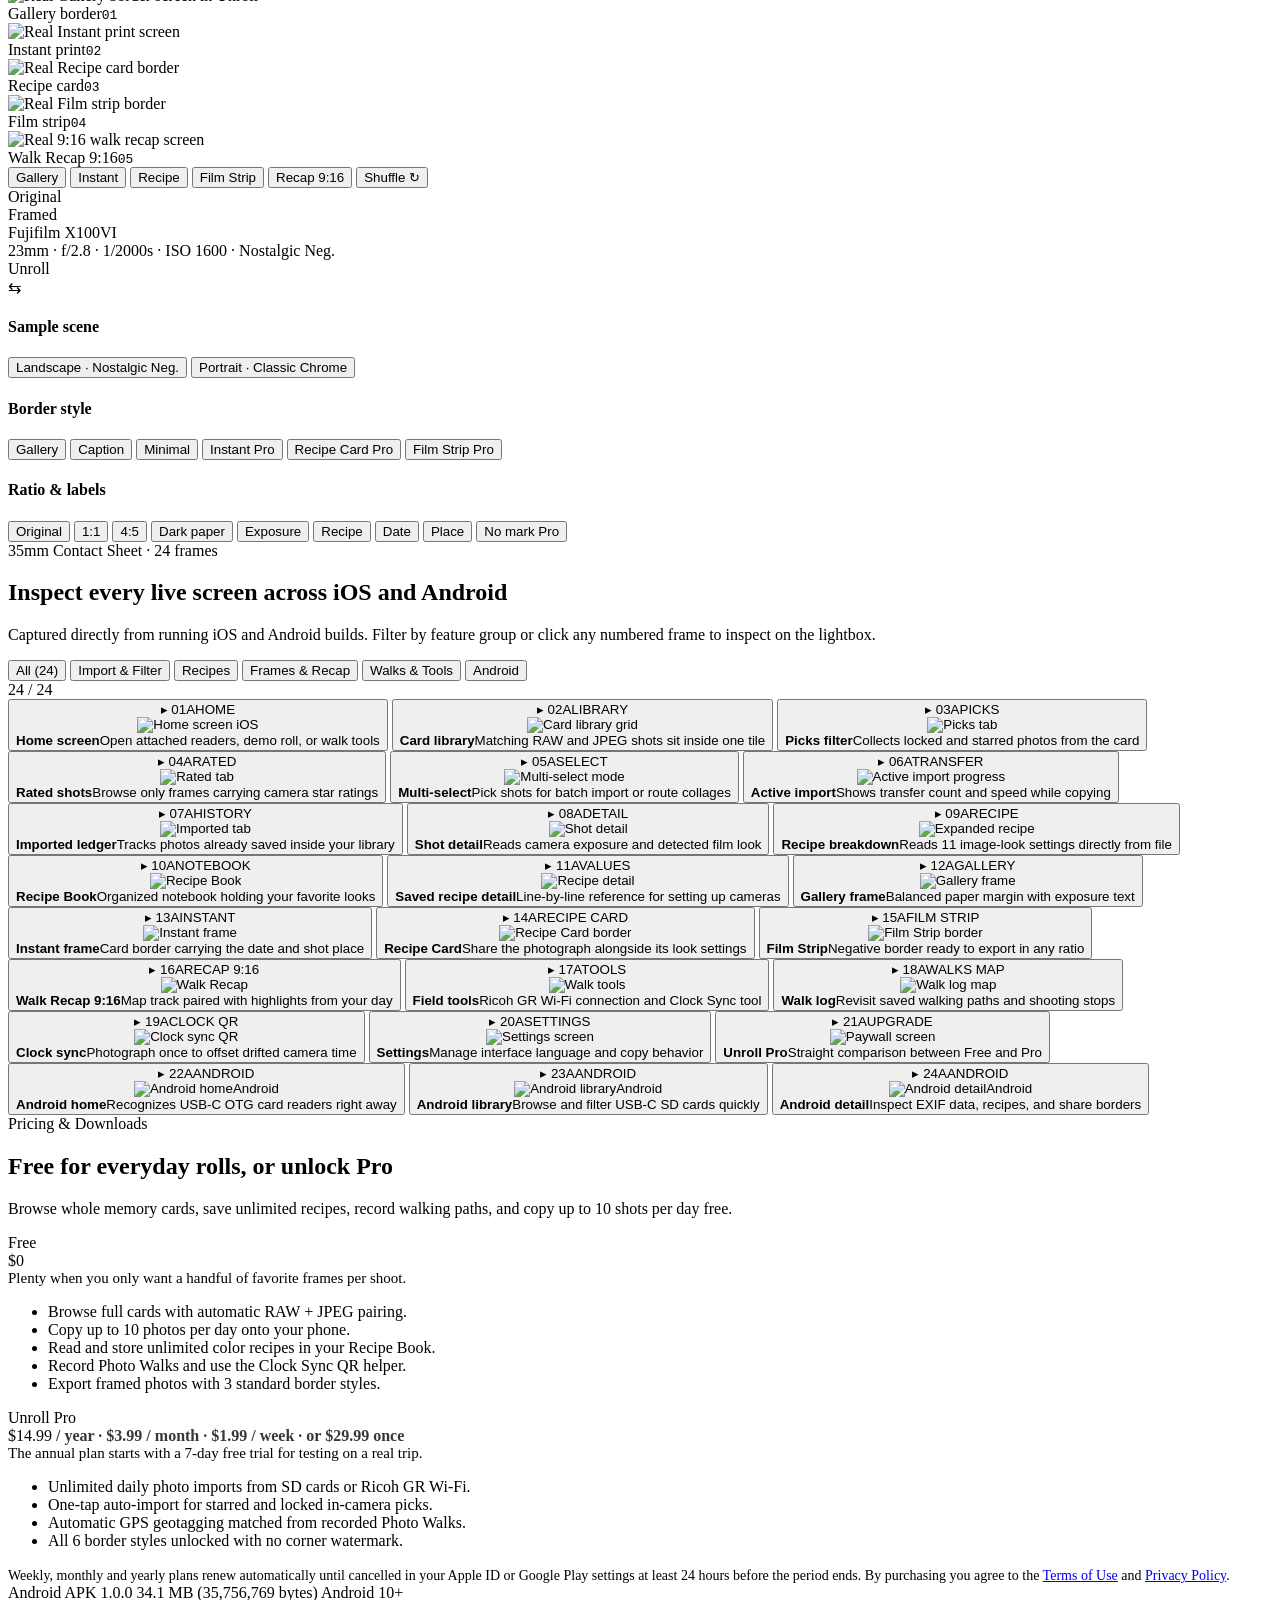
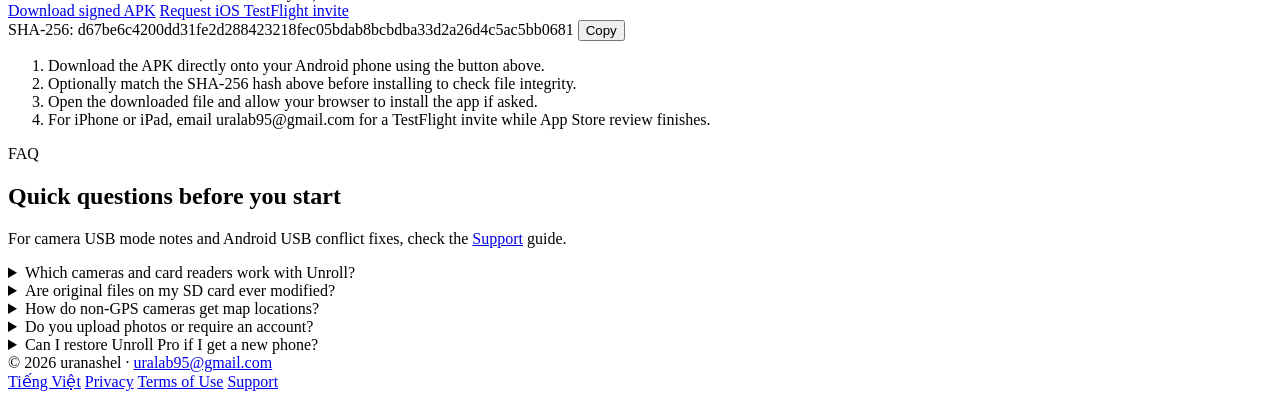
==== commit 7980d2ef: "Landing: list all four Pro plans; Terms of Use and Privacy next to pricing Co-Authored-By: Claude Op" ====
--- a/site/en/index.html
+++ b/site/en/index.html
@@ -486,7 +486,7 @@
 
         <article class="ledger-col is-pro">
           <span class="caps" style="color:var(--amber)">Unroll Pro</span>
-          <div class="ledger-price">$14.99 <span style="font-size:16px;font-weight:700;opacity:0.78;">/ year · or $29.99 once</span></div>
+          <div class="ledger-price">$14.99 <span style="font-size:16px;font-weight:700;opacity:0.78;">/ year · $3.99 / month · $1.99 / week · or $29.99 once</span></div>
           <p style="margin:0;font-size:15px;">The annual plan starts with a 7-day free trial for testing on a real trip.</p>
           <ul class="ledger-list">
             <li>Unlimited daily photo imports from SD cards or Ricoh GR Wi-Fi.</li>
@@ -496,6 +496,7 @@
           </ul>
         </article>
       </div>
+      <p class="legal-note" style="margin:18px 0 0;color:var(--dim);font-size:14px;">Weekly, monthly and yearly plans renew automatically until cancelled in your Apple ID or Google Play settings at least 24 hours before the period ends. By purchasing you agree to the <a href="/en/terms">Terms of Use</a> and <a href="/en/privacy">Privacy Policy</a>.</p>
 
       <div class="apk-bar" data-reveal>
         <div class="dl-meta">
@@ -557,7 +558,7 @@
     <nav aria-label="Footer links">
       <a href="/">Tiếng Việt</a>
       <a href="/en/privacy">Privacy</a>
-      <a href="/en/terms">Terms</a>
+      <a href="/en/terms">Terms of Use</a>
       <a href="/en/support">Support</a>
     </nav>
   </footer>
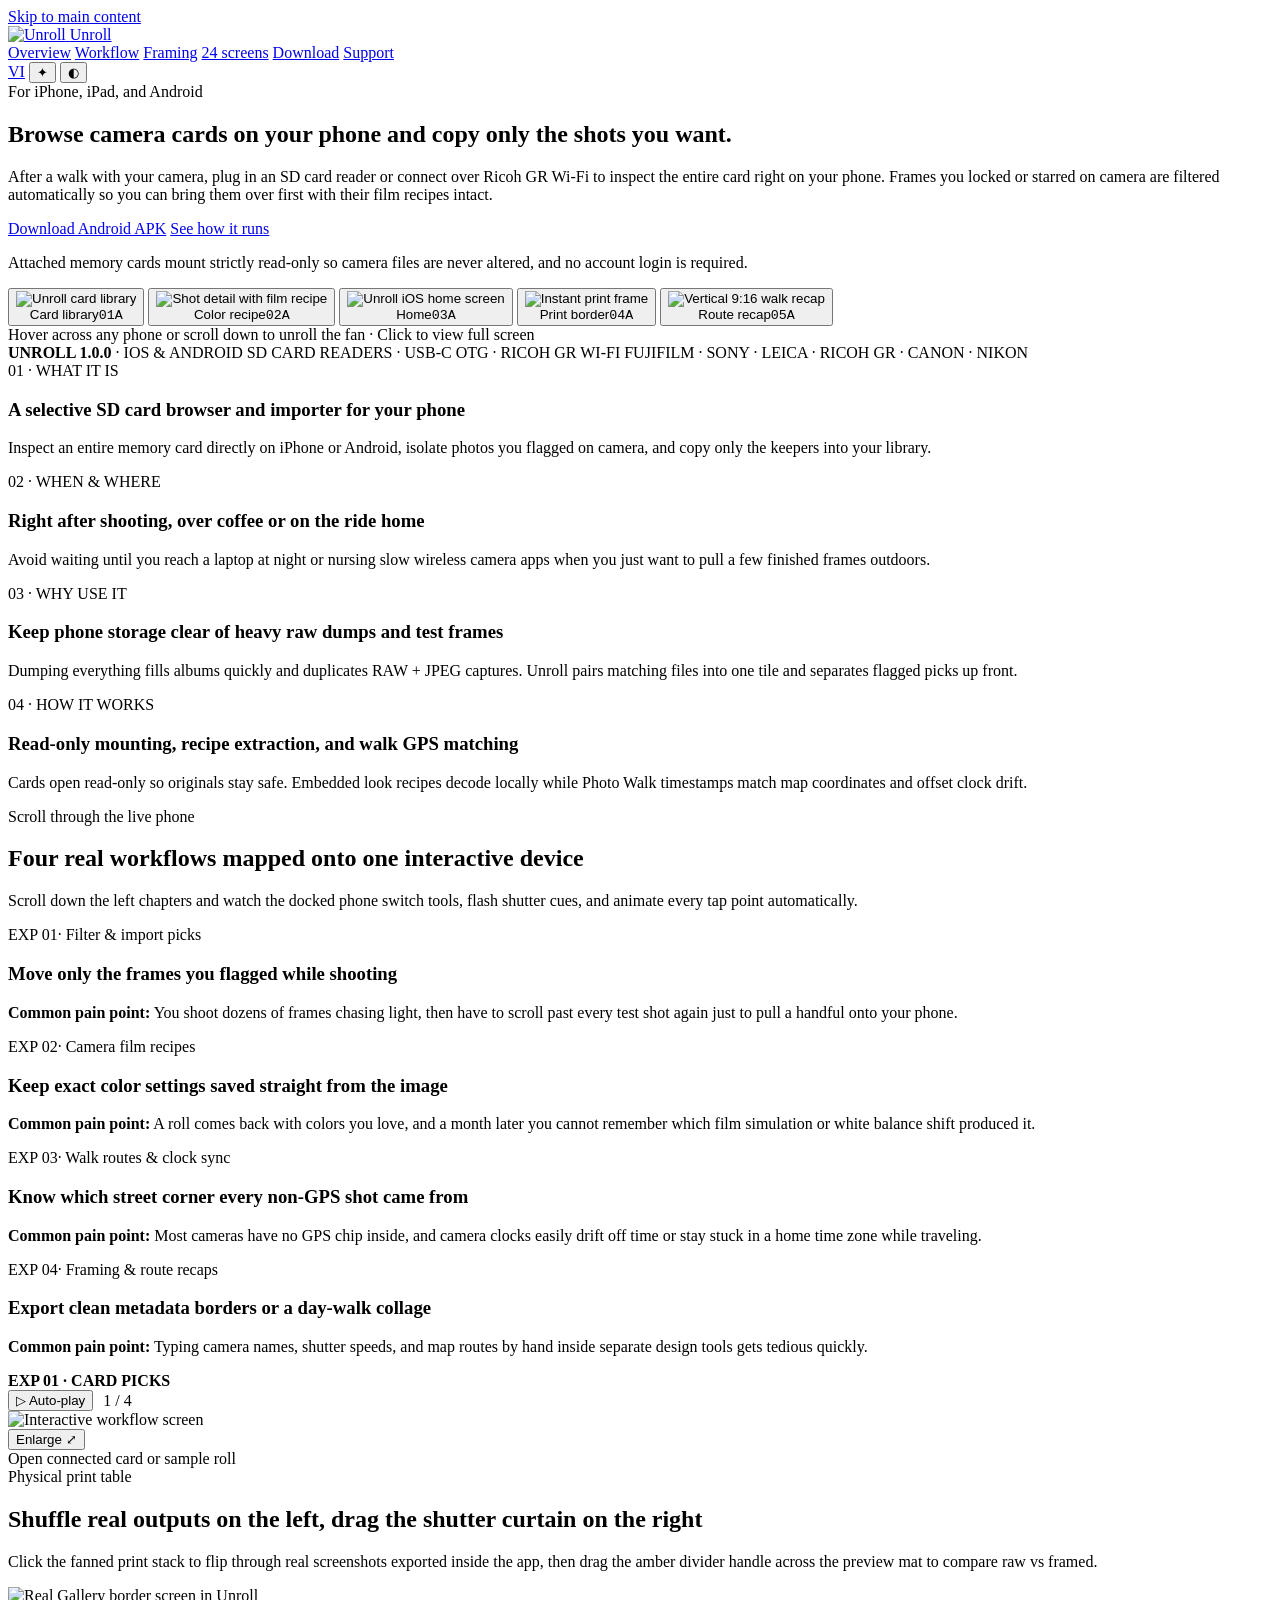
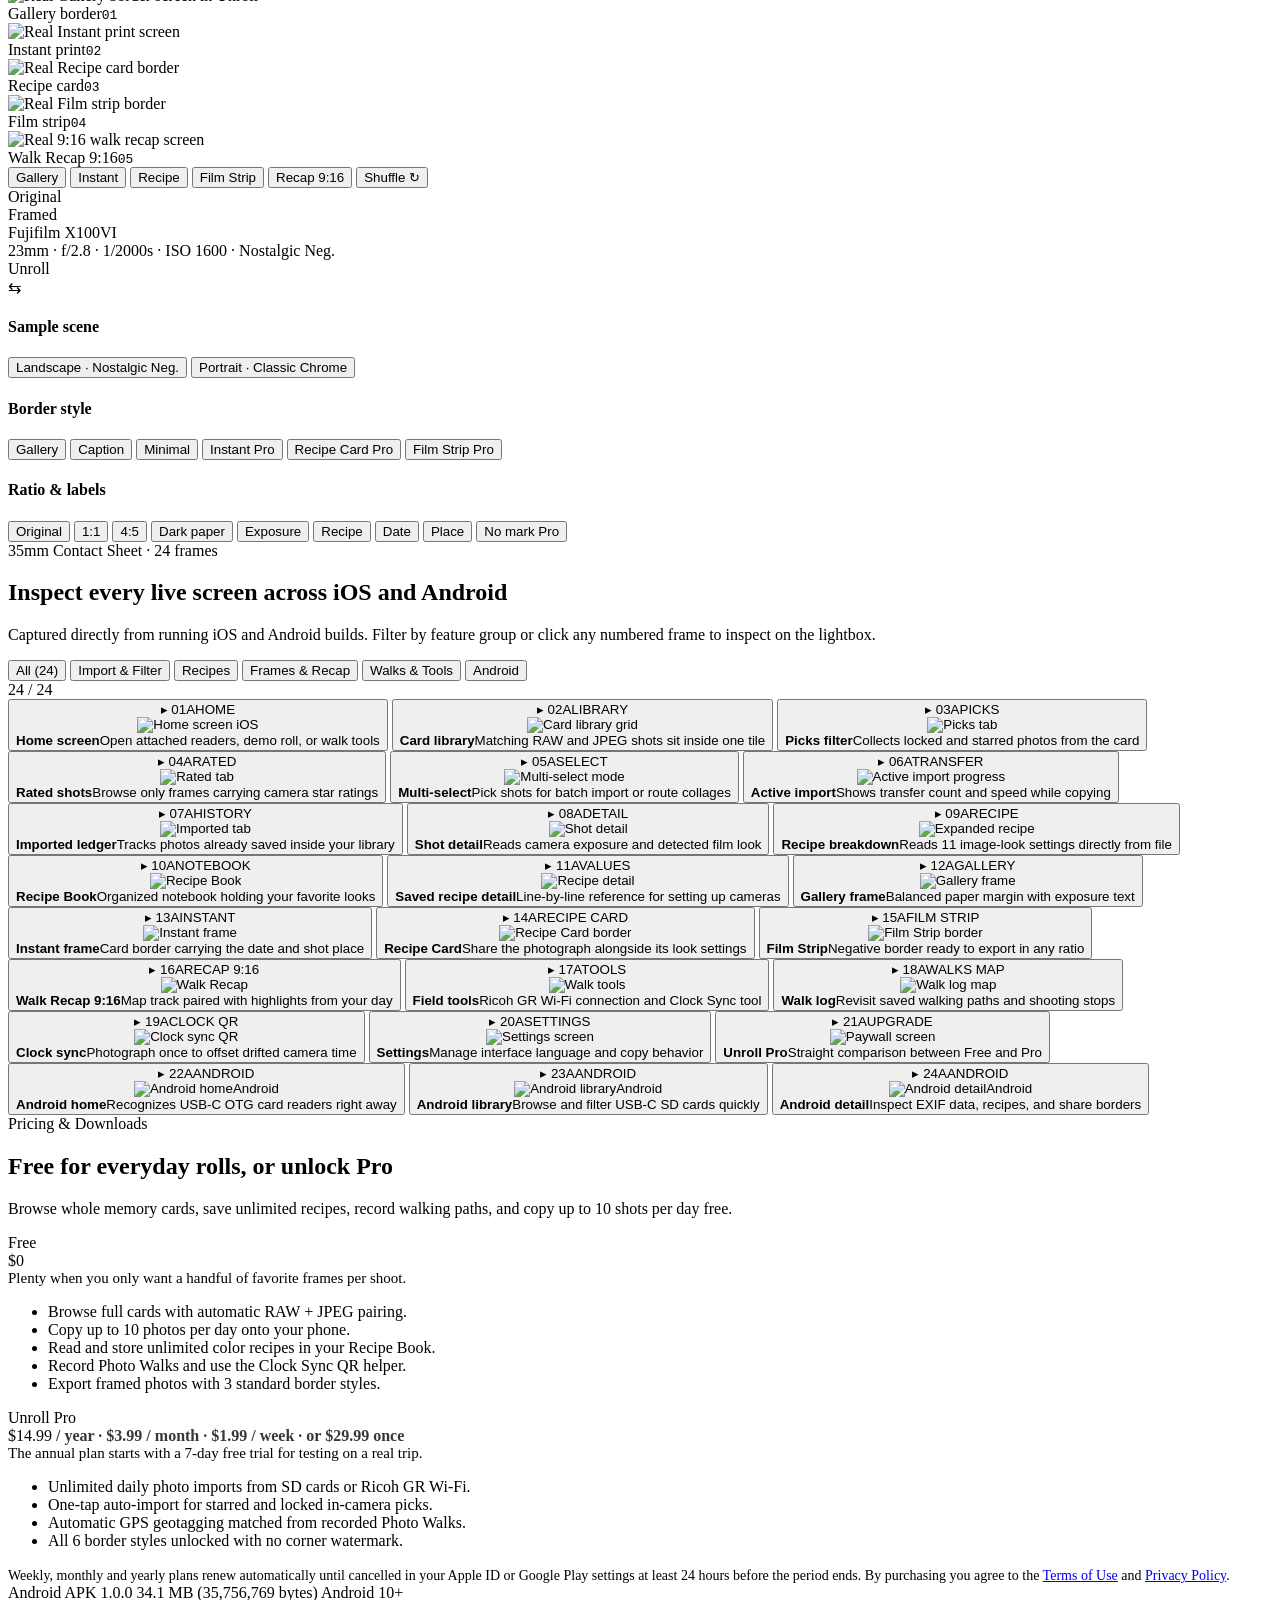
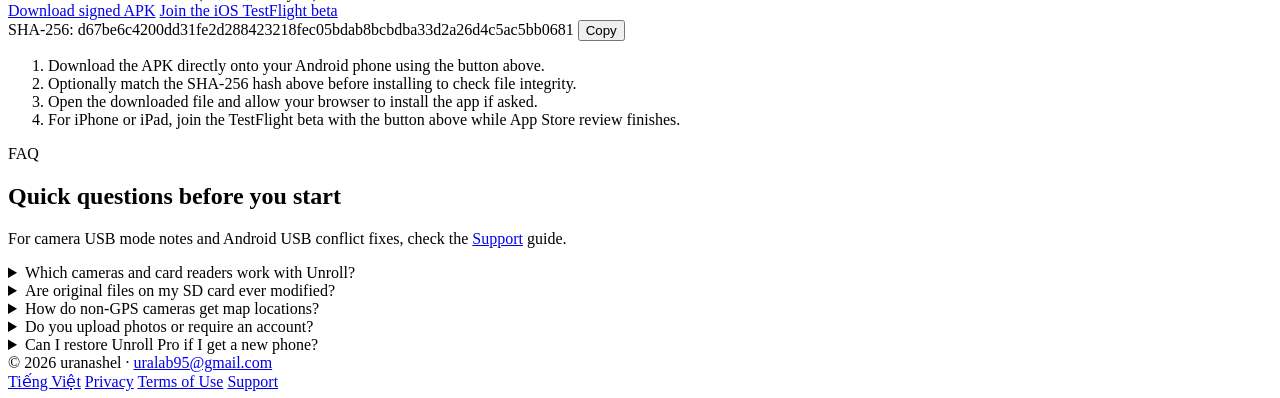
==== commit 06f8d324: "Landing: TestFlight button opens the public beta link Co-Authored-By: Claude Opus 5.5 <noreply@anthr" ====
--- a/site/en/index.html
+++ b/site/en/index.html
@@ -506,7 +506,7 @@
         </div>
         <div class="hero-cta" style="justify-content:flex-start;margin:0">
           <a class="btn btn-primary" href="/download/Unroll-1.0.0-android-preview.apk" download>Download signed APK</a>
-          <a class="btn btn-secondary" href="mailto:uralab95@gmail.com?subject=Unroll%20iOS%20TestFlight">Request iOS TestFlight invite</a>
+          <a class="btn btn-secondary" href="https://testflight.apple.com/join/JpTDHmkh">Join the iOS TestFlight beta</a>
         </div>
         <div class="sha-box">
           <span id="apk-sha">SHA-256: d67be6c4200dd31fe2d288423218fec05bdab8bcbdba33d2a26d4c5ac5bb0681</span>
@@ -516,7 +516,7 @@
           <li>Download the APK directly onto your Android phone using the button above.</li>
           <li>Optionally match the SHA-256 hash above before installing to check file integrity.</li>
           <li>Open the downloaded file and allow your browser to install the app if asked.</li>
-          <li>For iPhone or iPad, email uralab95@gmail.com for a TestFlight invite while App Store review finishes.</li>
+          <li>For iPhone or iPad, join the TestFlight beta with the button above while App Store review finishes.</li>
         </ol>
       </div>
     </section>
